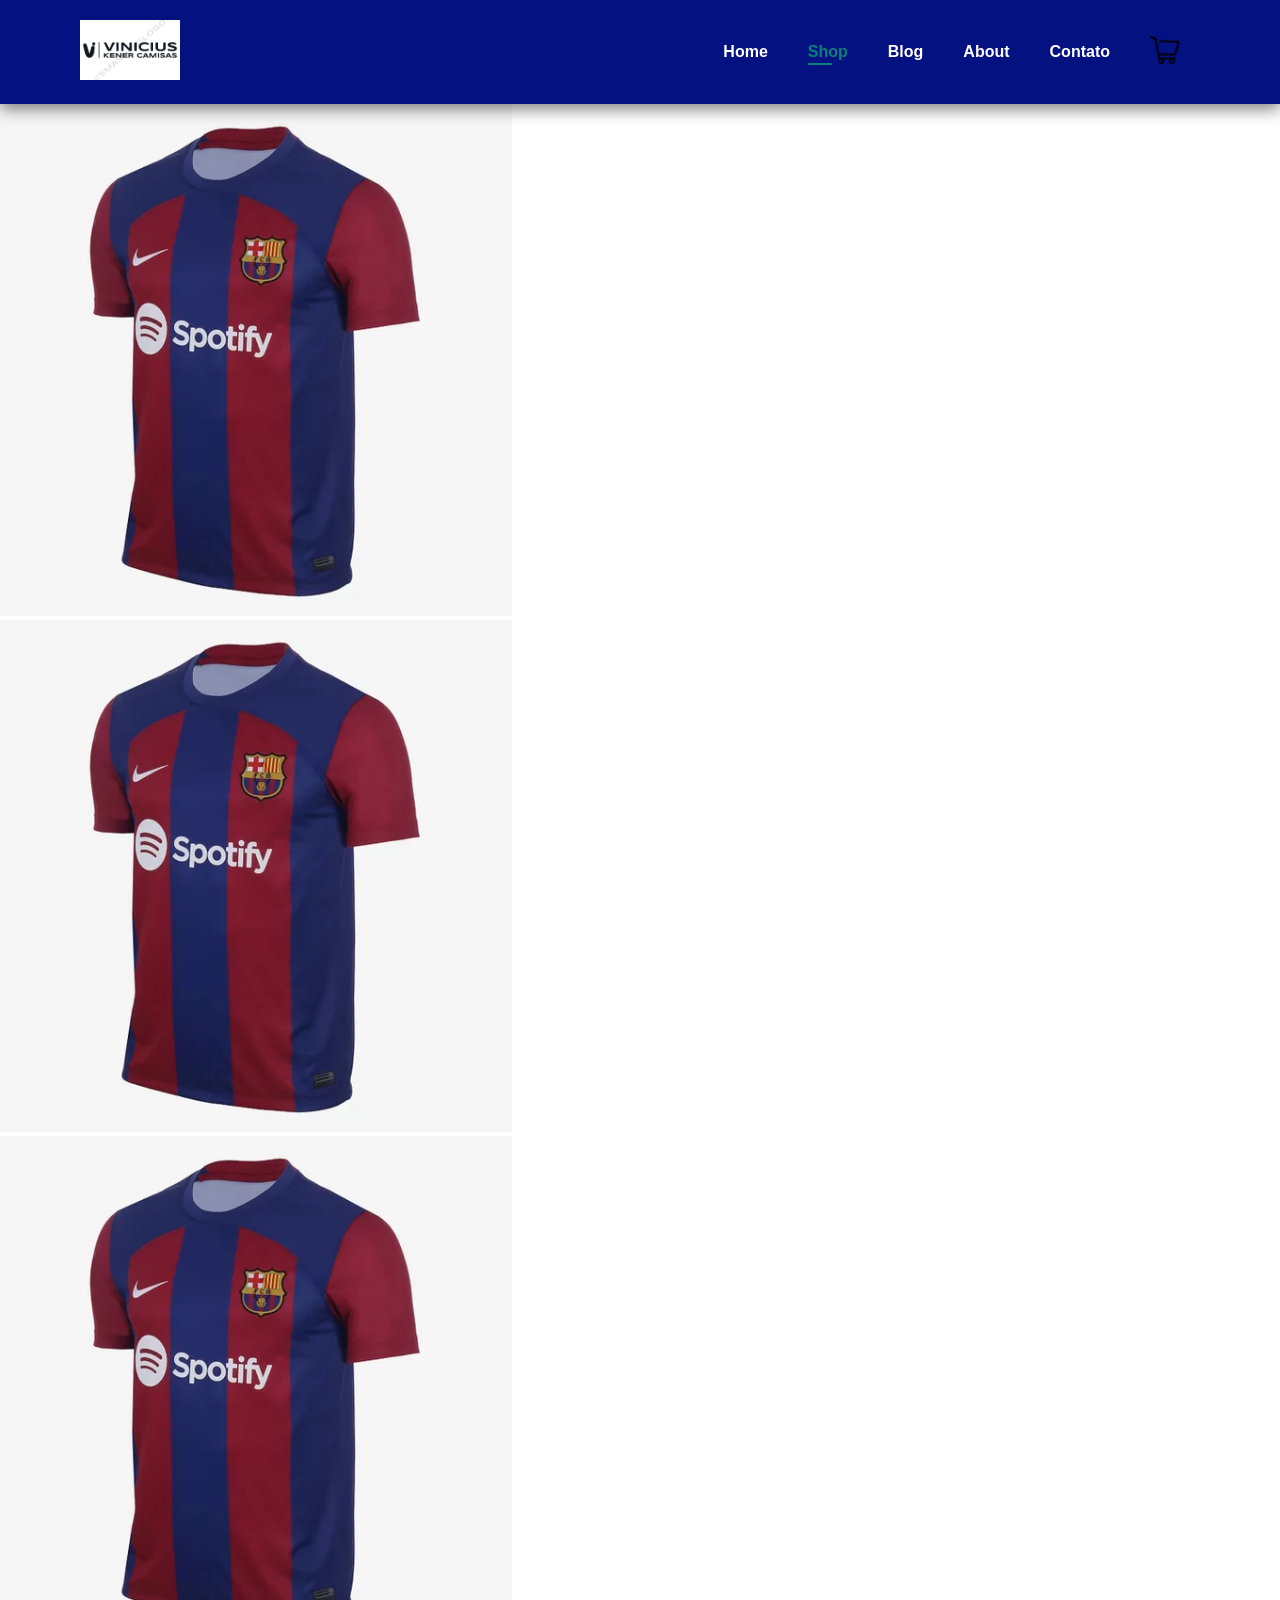
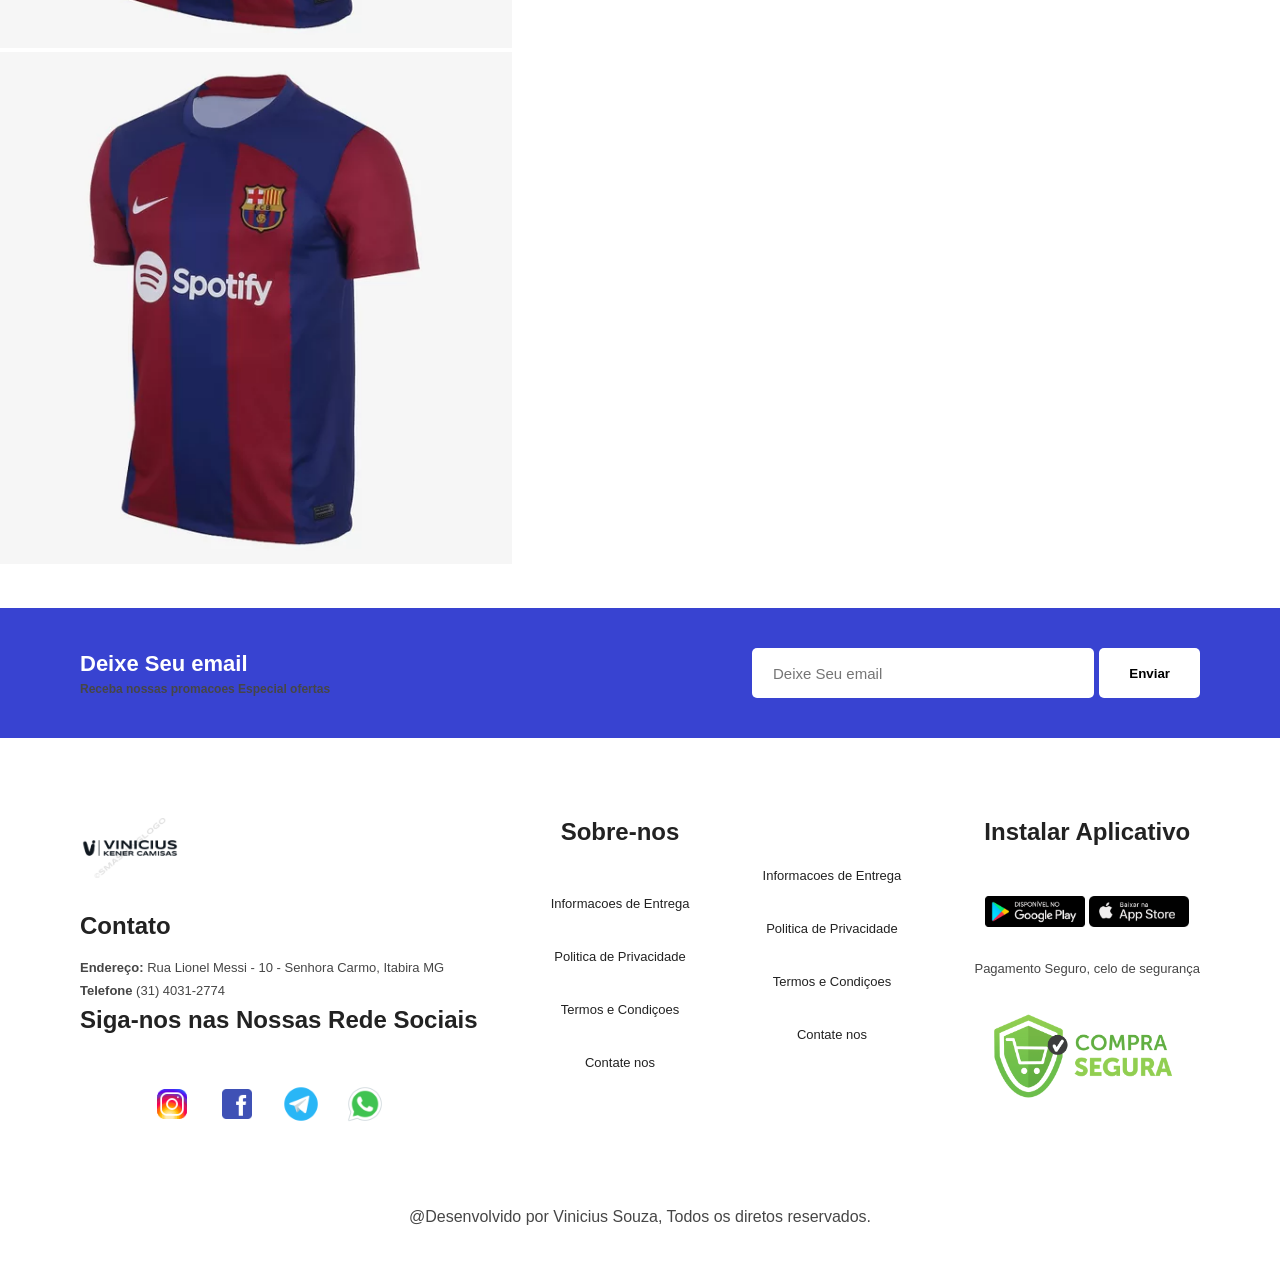
==== pages/camisas.html @ 68f06fcb "segundo commit" ====
<!DOCTYPE html>
<html lang="en">
<head>
  <meta charset="UTF-8">
  <meta name="viewport" content="width=device-width, initial-scale=1.0">
  <title>Document</title>
  <link rel="stylesheet" href="../style.css">
</head>
<body>
 
  <header>

    <section class="navbar-logo">
    <a href="">
      <img 
      src="../imgs/logo.png" 
      class="logo" 
      width="100px"
      alt="log imagem"
      ></a>
    </section>
    
    <section class="navbar">
      <ul id="nav-ul">
        <li><a href="../index.html">Home</a></li>
        <li><a  class="active" href="shop.html">Shop</a></li>
        <li><a href="pages/blog.html">Blog</a></li>
        <li><a href="pages/about.html">About</a></li>
        <li><a href="pages/contato.html">Contato</a></li>
        <li><a href="carrinho.html"><img src="../imgs/icons/carrinho.png" 
          alt="Carrinho"
          width="30px"
          id="cart"
          ></a></li>
          <a href="#" id="close-toggle"><img src="../imgs/icons/close.png" width="15px" alt=""></a>
    
        
      </ul>

      
    </section>
    
    <div class="navbar2">
      
      <div class="toggle-menu">
        <img src="../imgs/icons/toggle-menu.png" 
        width="25px"
        alt="menu"
        id="toggle">
      </div>
      <div>


      <a href="carrinho.html"><img src="../imgs/icons/carrinho.png" 
        alt="Carrinho"
        width="30px"
        ></a>
    
    </div>
    </div>

    
  
  </header>


  <main>
    

    <section class="produtos-compra">
        <div class="produto-img">
            <img src="../imgs/camisas/barcelona-23-24.png" 
            alt="Camisa Barcelona 2023-2024"
            width="100%"
            >
            <div class="img">
                <div class="img-col"><img src="../imgs/camisas/barcelona-23-24.png" 
                    alt="Camisa Barcelona 2023-2024"
                    width="100%"
                    class="img-col-img"
                    >
                </div>
                <div class="img-col"><img src="../imgs/camisas/barcelona-23-24.png" 
                    alt="Camisa Barcelona 2023-2024"
                    width="100%"
                    class="img-col-img"
                    >
                </div>
                <div class="img-col"><img src="../imgs/camisas/barcelona-23-24.png" 
                    alt="Camisa Barcelona 2023-2024"
                    width="100%"
                    class="img-col-img"
                    >
                </div>
            </div>
        </div>
    </section>

    <section class="email-input">
      <div class="des-email">
        <h4>Deixe Seu email</h4>
        <p>Receba nossas promacoes <span>Especial ofertas</span></p>
      </div>
      <div class="form-email">
        <input type="text" placeholder="Deixe Seu email">
        <button type="submit" >Enviar</button>
      </div>
    </section>
    
  </main>


  <footer>
    <div class="coluna-footer">
      <img src="../imgs/logo.png" alt="Logo">
      <h4>Contato</h4>
      <p><strong>Endereço:</strong> Rua Lionel Messi - 10 - Senhora Carmo, Itabira MG</p>
      <p><strong>Telefone</strong> (31) 4031-2774 </p>
  
  
  
      <div class="colunm">
          <h4>Siga-nos nas Nossas Rede Sociais</h4>
          <div class="icon">
              <a href="#"><img src="../imgs/icons/insta.png" alt=""></a>
              <a href="#"><img src="../imgs/icons/face.png" alt=""></a>
              <a href="#"><img src="../imgs/icons/telegran.png" alt=""></a>
              <a href="#"><img src="../imgs/icons/whats.png" alt=""></a>
       </div>
    </div>  
      

      </div>

      <div class="colunm">
        <h4>Sobre-nos</h4>
        <a href="">Informacoes de Entrega</a>
        <a href="">Politica de Privacidade</a>
        <a href="">Termos e Condiçoes</a>
        <a href="">Contate nos</a>
      </div>
     
      <div class="colunm">
        <h4></h4>
        <a href="">Informacoes de Entrega</a>
        <a href="">Politica de Privacidade</a>
        <a href="">Termos e Condiçoes</a>
        <a href="">Contate nos</a>
      </div>

      <div class="colunm">
        <h4>Instalar Aplicativo</h4>
        <div class="app">
          <a href="#"><img src="../imgs/icons/playstore.png" alt="Google play" width="100px"></a>
          <a href="#"><img src="../imgs/applestore.png" alt="Apple store" width="100px"></a>


        </div>
        
        <p>Pagamento  Seguro, celo de segurança</p>
        <img src="../imgs/icons/compra.png" alt="Compra Segura" width="200px">

      </div>
      
      
      


    




  </footer>

  <div class="copyright">
    <p>@Desenvolvido  por Vinicius Souza,
       Todos os diretos reservados.</p>
  </div>
 



  <script src="../script.js"></script>
</body>
</html>
---- style.css ----
*{
 margin: 0;
 padding: 0;
 box-sizing: border-box;
 font-family: 'Spartan', sans-serif, Arial, Helvetica;

}

h1{
    font-size: 50px;
    line-height: 64px;
    color: #222;
}

h2{
    font-size: 46px;
    line-height: 56px;
    color: #222;
}

h4{
    font-size: 20px;
    color: #222;
}

h6{
    font-weight: 700;
    font-size: 12px;
}
p{
    font-size: 16px;
    color: #464646;
    margin: 15px 0 20  0px
}

.section-p1{
    padding: 40px 80px;
}

.section-m1{
    margin: 40px 0;
}

body{
    width: 100%;
}


/* Header*/

header{
    display: flex;
    width: 100%;
    align-items: center;
    justify-content: space-between ;
    padding: 20px 80px;
    background: #041181;
    box-shadow: 0 5px 15px rgba(0, 0, 0, 0.5);
    z-index: 999;
    position: sticky;
    top: 0;
    left:0;
}


.navbar2{
    display: flex;
    flex-direction: row;
    align-items: center;
    display: none;
    gap: 10px;

}
#close-toggle{
   display: none;
}
.navbar2 img{
    color: #fff;
}

.navbar ul{
    display: flex;
    justify-content: center;
    align-items: center;
}

.navbar li{
    list-style: none;
    padding: 0 20px;
    position: relative;
}

.navbar li a{
    text-decoration: none;
    font-size: 16px;
    font-weight: 600;
    color: #fff;
    transition: 0.3s ease;
}
.navbar li a:hover,
.navbar li a.active{
    color: #088178;
}

.navbar li a.active::after,
.navbar li a:hover::after{
    content: "";
    width: 30%;
    height: 2px;
    background-color: #088178;
    position: absolute;
    bottom: -4px;
    left: 20px;
}

/* Painel Principal*/

.painel{
    background-image: url("imgs/lewan.png");
    height: 90vh;
    width: 100%;
    background-position: top 10vh right 0;
    background-repeat: no-repeat;
    background-size: 500px;
    padding:  0 80px;
    display: flex;
    flex-direction: column;
    align-items: flex-start;
    justify-content: center;
}
.painel h4{
    padding-bottom: 15px;
}
.painel h1{
    color: #088178;
}

.painel button{
    background-color: #088178;
    color: #1a1a1a;
    border: 0;
    border-radius: 50px;
    padding: 10px 80px 14px 65px;
    cursor: pointer;
    font-weight: 700;
    font-size: 15px;
}

.shop-header{
    background-color: #464646;
    width: 100%;
    height: 40vh;
    display: flex;
    justify-content: center;
    text-align: center;
    flex-direction: column;
    padding: 14px;

}

.shop-header h1,
.shop-header p{
    color: #fff;
}





.produtos{
    padding: 40px 80px;
    margin-top: 150px;
    text-align: center;
}
.produtos-container{
    text-align: center;
    display: flex;
    justify-content: space-between;
    padding-top: 20px;
    flex-wrap: wrap;
}


.produto{
    width: 23%;
    min-width: 250px;
    padding: 10px 12px;
    border: 1px solid #cce7d0;
    border-radius: 25px;
    cursor: pointer;
    box-shadow: 20px 20px 30px rgba(0, 0, 0, 0.02);
    margin: 15px 0;
}

.produto :hover{
    box-shadow: 20px 20px 30px rgba(0, 0, 0, 0.06);

}


.produto img{
    width: 100%;
    border-radius: 20px;

}

.descricao{
    text-align: start;
    padding: 10px 0;
}
.descricao span{
    color: #606063;
    font-size: 12px;
}
.descricao h5 {
    padding-top: 7px;
    color: #1a1a1a;
    font-size: 14px
}

.descricao h4{
    padding-top: 7px;
    font-size: 15px;
    font-weight: 700;
    color: #088178;
    
}


.ofertas{
    background: radial-gradient(circle, rgba(13,242,132,1) 0%, rgba(55,1,219,1) 100%);
    width: 100%;
    height: 40vh;
    display: flex;
    align-items: center;
    text-align: center;
    flex-direction: column;
    justify-content: center;
    align-items: center;
    text-align: center;

}

.ofertas h4{
    color: #fff;
    font-size: 16px;
}

.ofertas h2{
    color: #fff;
    font-size: 30px;
    padding: 10px 0;
}

.ofertas span{
    color: #ef3636;
}

.ofertas button{
    border: none;
    outline: none;
    cursor: pointer;
    transition: 0.2s;
    border-radius: 5px;
    background-color: #fff;
    color: #000;
    padding: 15px 30px;
    font-weight: 600;
    font-size: 14;
}
.ofertas button:hover{
    background: #088178;
    color: #fff;
}

.banner{
    display: flex;
    justify-content: space-between;
    flex-wrap: wrap;
    flex-direction: row;
    padding: 40px 80px;

}

.banner-container{
    margin-top: 100px;
    display: flex;
    justify-content: center;
    flex-direction: column;
    align-items: start;
    padding-left: 30vh;
    text-align: center;
    background-image: url("imgs/cr7.png");
    min-width: 580px;
    height: 50vh;
    padding: 30px;
    background-size: contain;
    background-position: top 25% right 15%;
    background-repeat: no-repeat;
}

.banner-container h4{
    color: #000;
    font-size: 20px;
    font-weight: 300;
}
.banner-container h2{
    color: #000;
    font-size: 28px;
    font-weight: 500;
     
}
.banner-container span{
    color:#000;
    font-size: 14px;
    font-weight: 500;
    padding-bottom: 15px;
}
.banner-container button{
    font-size: 13px;
    font-weight: 600;
    padding: 11px 18px;
    color: #fff;
    background-color: #000;
    cursor: pointer;
    border: 1px solid #000;
    outline: none;
    transition: 0.2s;
}

.banner-container button:hover{
    background: #088178;
    border: 1px solid #088178;
}




.email-input{
    display: flex;
    justify-content: space-between;
    flex-wrap: wrap;
    align-items: center;
    background-color: #3843d1;
    padding: 40px 80px;
    margin: 40px 0;
}

.des-email h4{
    padding-bottom: 5px;
    font-size: 22px;
    font-weight: 700;
    color: #fff;
}

.des-email p{
    font-size: 12px;
    font-weight: 700;
}

.form-email{
    display: flex;
    width: 40%;
    gap: 5px;
}



.form-email input{
    height: 3.125rem;
    padding:  0 1.25rem;
    font-size: 15px;
    width: 100%;
    border: 1px solid transparent;
    border-radius: 5px;
    outline: none;
}

.form-email button {
    border: none;
    outline: none;
    cursor: pointer;
    transition: 0.2s;
    border-radius: 5px;
    background-color: #fff;
    color: #000;
    padding: 15px 30px;
    font-weight: 600;
    font-size: 14;

}


footer{
    display: flex;
    flex-wrap: wrap;
    justify-content: space-between;
    padding: 40px 80px;

}


.colunm{
    display: flex;
    flex-direction: column;
    align-items: center;
    margin-bottom: 10px;
    gap: 30px;
}

.coluna-footer img{
    width: 100px;
    margin-bottom: 30px;
}

.icon img{
    width: 40px;
    margin-right: 20px;
}

footer h4{
    font-size: 24px;
    padding-bottom: 20px;
}

footer p {
    font-size: 13px;
    margin: 0 0 8px 0;
}

footer a {
    font-size: 13px;
    text-decoration: none;
    color: #222;
    margin: 0 0 8px 0;
}

footer a:hover{
    color: #088178;
}

.copyright{
    width: 100%;
    text-align: center;
    margin-bottom: 50px;
}


/* Pagina de Compra*/

.produto-img{
    width: 40%;
    margin-right: 50px;
}



@media (max-width:799px){
   #nav-ul {
        display: flex;
        flex-direction: column;
        align-items: flex-start;
        justify-content: flex-start;
        position: fixed;
        top: 0;
        right: -300px;
        height: 100vh;
        width: 300px;
        background-color: #e3e6f3;
        box-shadow: 0 40px 60px rgba(0,0,0, 0.1);
        padding: 80px 0 0 10px;
     
        transition: 0.5s;


    }


    #nav-ul.active{
        right: 0px;
    }


    .navbar li{
        margin-bottom: 25px;
    }

    .navbar2{
        display: flex;
       
    
    }
    #close-toggle{
        display: flex;
        position: absolute;
        top: 30px;
        left: 30px;
    }
    #cart{
        display: none;
    }


    .painel{
        height: 70vh;
        padding: 0 80px;
        background-position: top 30% right 30%;
    }
    .produtos-container{
        justify-content: center;
        gap: 25px;
    }
    .form-email{
        width: 70%;
   }
}


@media (max-width: 477px){
    header{
        padding: 10px 30px;
    }
    .painel{
        padding: 0 20px;
        background-position: 55%;
    }
}
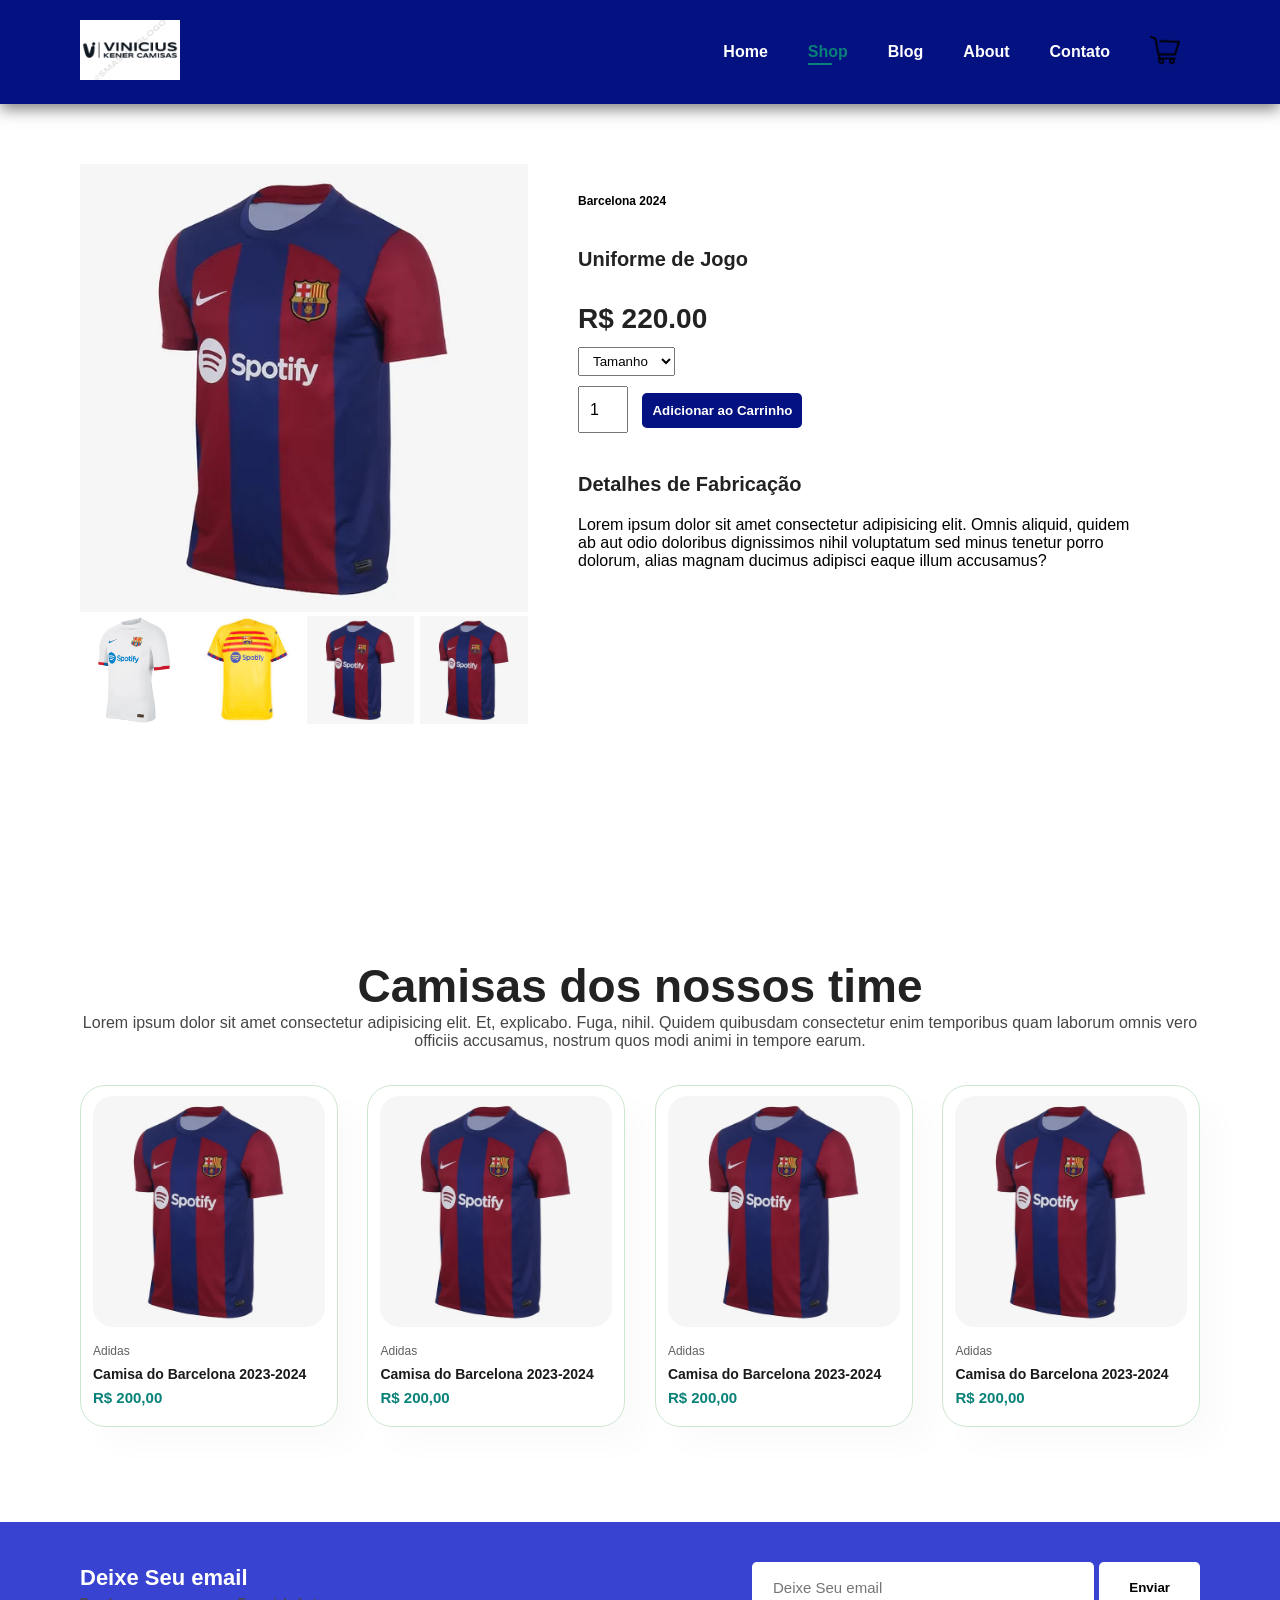
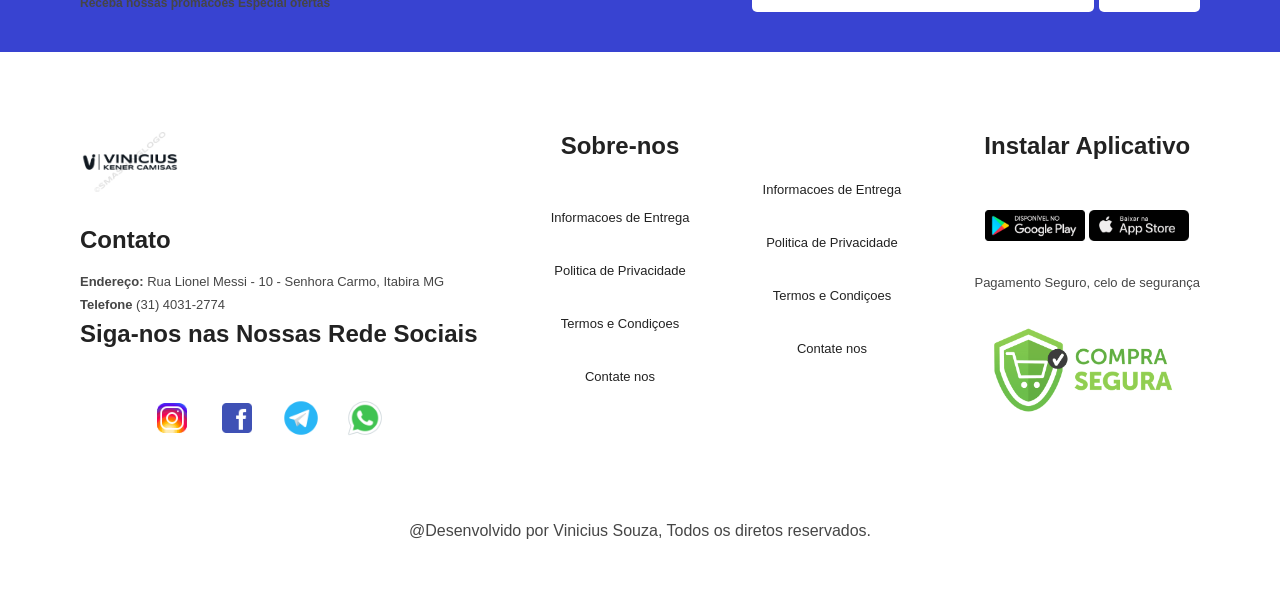
==== commit 6aff4a69: "Quarto coomit" ====
--- a/pages/camisas.html
+++ b/pages/camisas.html
@@ -73,8 +73,21 @@
             <img src="../imgs/camisas/barcelona-23-24.png" 
             alt="Camisa Barcelona 2023-2024"
             width="100%"
+            id="img-main"
             >
             <div class="img">
+                <div class="img-col"><img src="../imgs/camisas/barcelona2.png" 
+                    alt="Camisa Barcelona 2023-2024"
+                    width="100%"
+                    class="img-col-img"
+                    >
+                </div>
+                <div class="img-col"><img src="../imgs/camisas/barcelona3.png" 
+                    alt="Camisa Barcelona 2023-2024"
+                    width="100%"
+                    class="img-col-img"
+                    >
+                </div>
                 <div class="img-col"><img src="../imgs/camisas/barcelona-23-24.png" 
                     alt="Camisa Barcelona 2023-2024"
                     width="100%"
@@ -87,15 +100,86 @@
                     class="img-col-img"
                     >
                 </div>
-                <div class="img-col"><img src="../imgs/camisas/barcelona-23-24.png" 
-                    alt="Camisa Barcelona 2023-2024"
-                    width="100%"
-                    class="img-col-img"
-                    >
-                </div>
             </div>
         </div>
-    </section>
+
+        <div class="produto-detail">
+          <h6>Barcelona 2024</h6>
+          <h4>Uniforme de Jogo</h4>
+          <h2>R$ 220.00</h2>
+          <select name="" id="">
+            <option value="">Tamanho</option>
+            <option value="">P</option>
+            <option value="">M</option>
+            <option value="">G</option>
+            <option value="">XG</option>
+          </select>
+          <input type="number" value="1">
+          <button>Adicionar ao Carrinho</button>
+          <h4>Detalhes de Fabricação</h4>
+          <span>Lorem ipsum dolor sit amet consectetur adipisicing elit. Omnis aliquid,
+             quidem ab aut odio doloribus dignissimos nihil voluptatum sed 
+            minus tenetur porro dolorum, alias magnam ducimus adipisci eaque illum accusamus?</span>
+        </div>
+    </section>
+
+    <section class="produtos">
+      <h2>Camisas dos nossos time</h2>
+      <p>Lorem ipsum dolor sit amet consectetur adipisicing elit. Et, explicabo. 
+        Fuga, nihil. Quidem quibusdam 
+        consectetur enim temporibus quam laborum omnis vero officiis accusamus, 
+        nostrum quos modi animi in tempore earum.</p>
+    <div class="produtos-container">
+
+      <div class="produto">
+        <img src="../imgs/camisas/barcelona-23-24.png" 
+        alt="Camisa Barecelona 23/24"
+        >
+        <div class="descricao">
+          <span>Adidas</span>
+          <h5>Camisa do Barcelona 2023-2024</h5>
+          <h4>R$ 200,00</h4>
+        </div>
+    </div>
+      <div class="produto">
+        <img src="../imgs/camisas/barcelona-23-24.png" 
+        alt="Camisa Barecelona 23/24"
+        >
+        <div class="descricao">
+          <span>Adidas</span>
+          <h5>Camisa do Barcelona 2023-2024</h5>
+          <h4>R$ 200,00</h4>
+        </div>
+    </div>
+      <div class="produto">
+        <img src="../imgs/camisas/barcelona-23-24.png" 
+        alt="Camisa Barecelona 23/24"
+        >
+        <div class="descricao">
+          <span>Adidas</span>
+          <h5>Camisa do Barcelona 2023-2024</h5>
+          <h4>R$ 200,00</h4>
+        </div>
+    </div>
+      <div class="produto">
+        <img src="../imgs/camisas/barcelona-23-24.png" 
+        alt="Camisa Barecelona 23/24"
+        >
+        <div class="descricao">
+          <span>Adidas</span>
+          <h5>Camisa do Barcelona 2023-2024</h5>
+          <h4>R$ 200,00</h4>
+        </div>
+    </div>
+  
+</div>
+  
+ </section>
+
+ 
+
+
+
 
     <section class="email-input">
       <div class="des-email">
@@ -181,7 +265,30 @@
  
 
 
-
-  <script src="../script.js"></script>
+  <script>
+
+     var img = document.getElementById("img-main");
+     var imgcol = document.getElementsByClassName("img-col-img");
+
+    imgcol[0].onclick = function(){
+      img.src = imgcol[0].src;
+    }
+    imgcol[1].onclick = function(){
+      img.src = imgcol[1].src;
+    }
+    imgcol[2].onclick = function(){
+      img.src = imgcol[2].src;
+    }
+    imgcol[3].onclick = function(){
+      img.src = imgcol[3].src;
+    }
+
+  </script>
+
+  <script src="../script.js">
+   
+
+
+  </script>
 </body>
 </html> 
--- a/style.css
+++ b/style.css
@@ -36,6 +36,7 @@
 
 .section-p1{
     padding: 40px 80px;
+    margin: 40px 0;
 }
 
 .section-m1{
@@ -204,6 +205,103 @@
     border-radius: 20px;
 
 }
+
+/*Pagina de compra das Camisas*/
+
+.produto-img {
+    width: 100%;
+    margin-right: 50px;
+}
+
+.img{
+    display: flex;
+    justify-content: space-between;
+}
+
+.img-col{
+    flex-basis: 24%;
+    cursor: pointer;
+}
+
+.produtos-compra{
+    padding: 40px 80px;
+    margin: 40px 0;
+    display: flex;
+    margin-top: 20px;
+}
+
+.produto-detail{
+    width: 50%;
+    padding-top: 30px;
+}
+.produto-detail h4{
+    padding: 40px 0 20px 0;
+}
+
+.produto-detail h2{
+    font-size: 28px;
+}
+
+.produto-detail select{
+    display: block;
+    padding: 5px 10px;
+    margin-bottom: 10px;
+}
+
+.produto-detail input{
+    width: 50px;
+    height: 47px;
+    padding-left: 10px;
+    font-size: 16px;
+    margin-right: 10px;
+}
+
+.produto-detail button{
+    background-color: #041181;
+    padding: 1;
+    border: none;
+    outline: none;
+    cursor: pointer;
+    transition: 0.2s;
+    border-radius: 5px;
+    color: #fff;
+    padding: 10px 10px;
+    font-weight: 600;
+    font-size: 14;
+}
+
+/* pagina de  Contato*/
+
+.contato{
+    padding: 40px 80px;
+    display: flex;
+    align-items: center;
+    justify-content: space-between;
+
+}
+
+.details{
+    width: 40%;
+}
+
+.details{
+    font-size: 12px;
+}
+
+.details h2{
+    font-size: 26px;
+    line-height: 35px;
+    padding: 20px 0;
+}
+
+.details h3{
+    font-size: 16px;
+    padding-bottom: 15px;
+}
+
+
+
+
 
 .descricao{
     text-align: start;
@@ -470,10 +568,7 @@
         background-color: #e3e6f3;
         box-shadow: 0 40px 60px rgba(0,0,0, 0.1);
         padding: 80px 0 0 10px;
-     
         transition: 0.5s;
-
-
     }
 
 
@@ -525,4 +620,10 @@
         padding: 0 20px;
         background-position: 55%;
     }
+    .produto-detail{
+        display: flex;
+        flex-direction: column;
+    }
+
+    
 }
